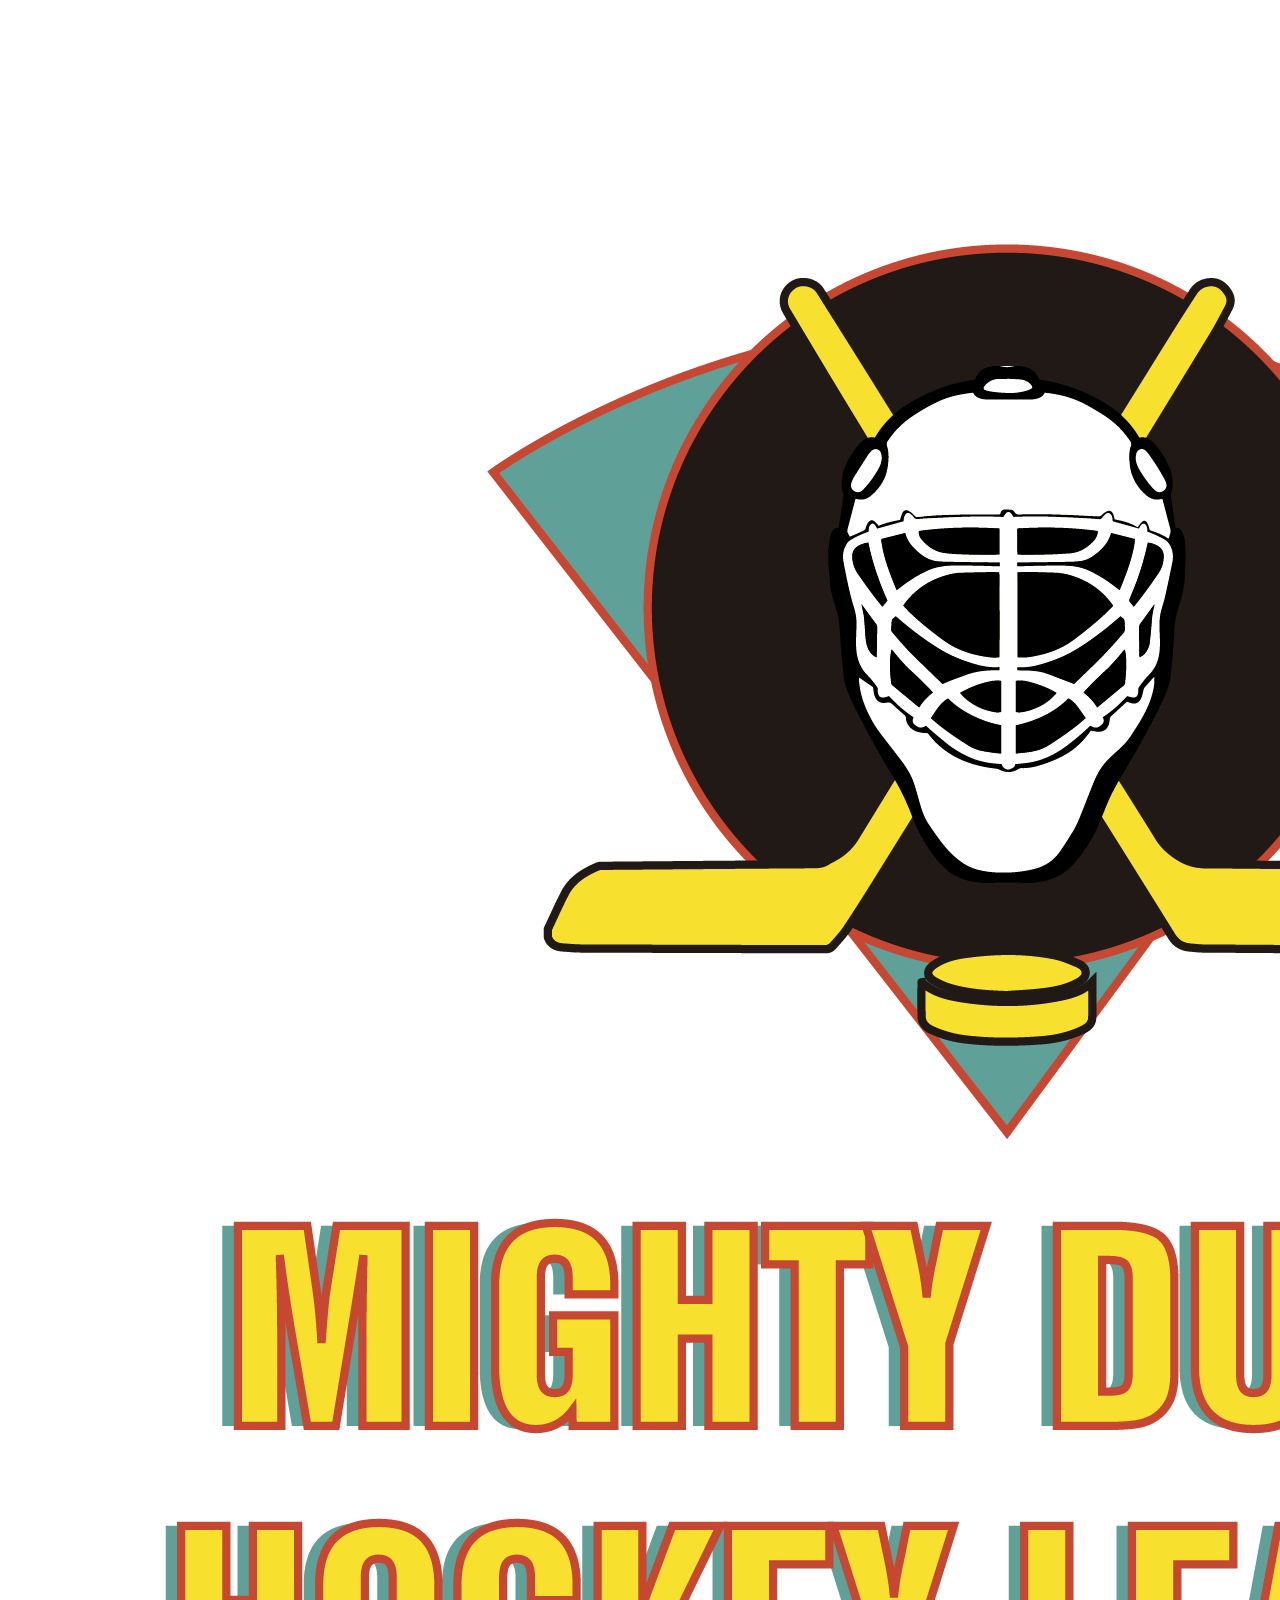
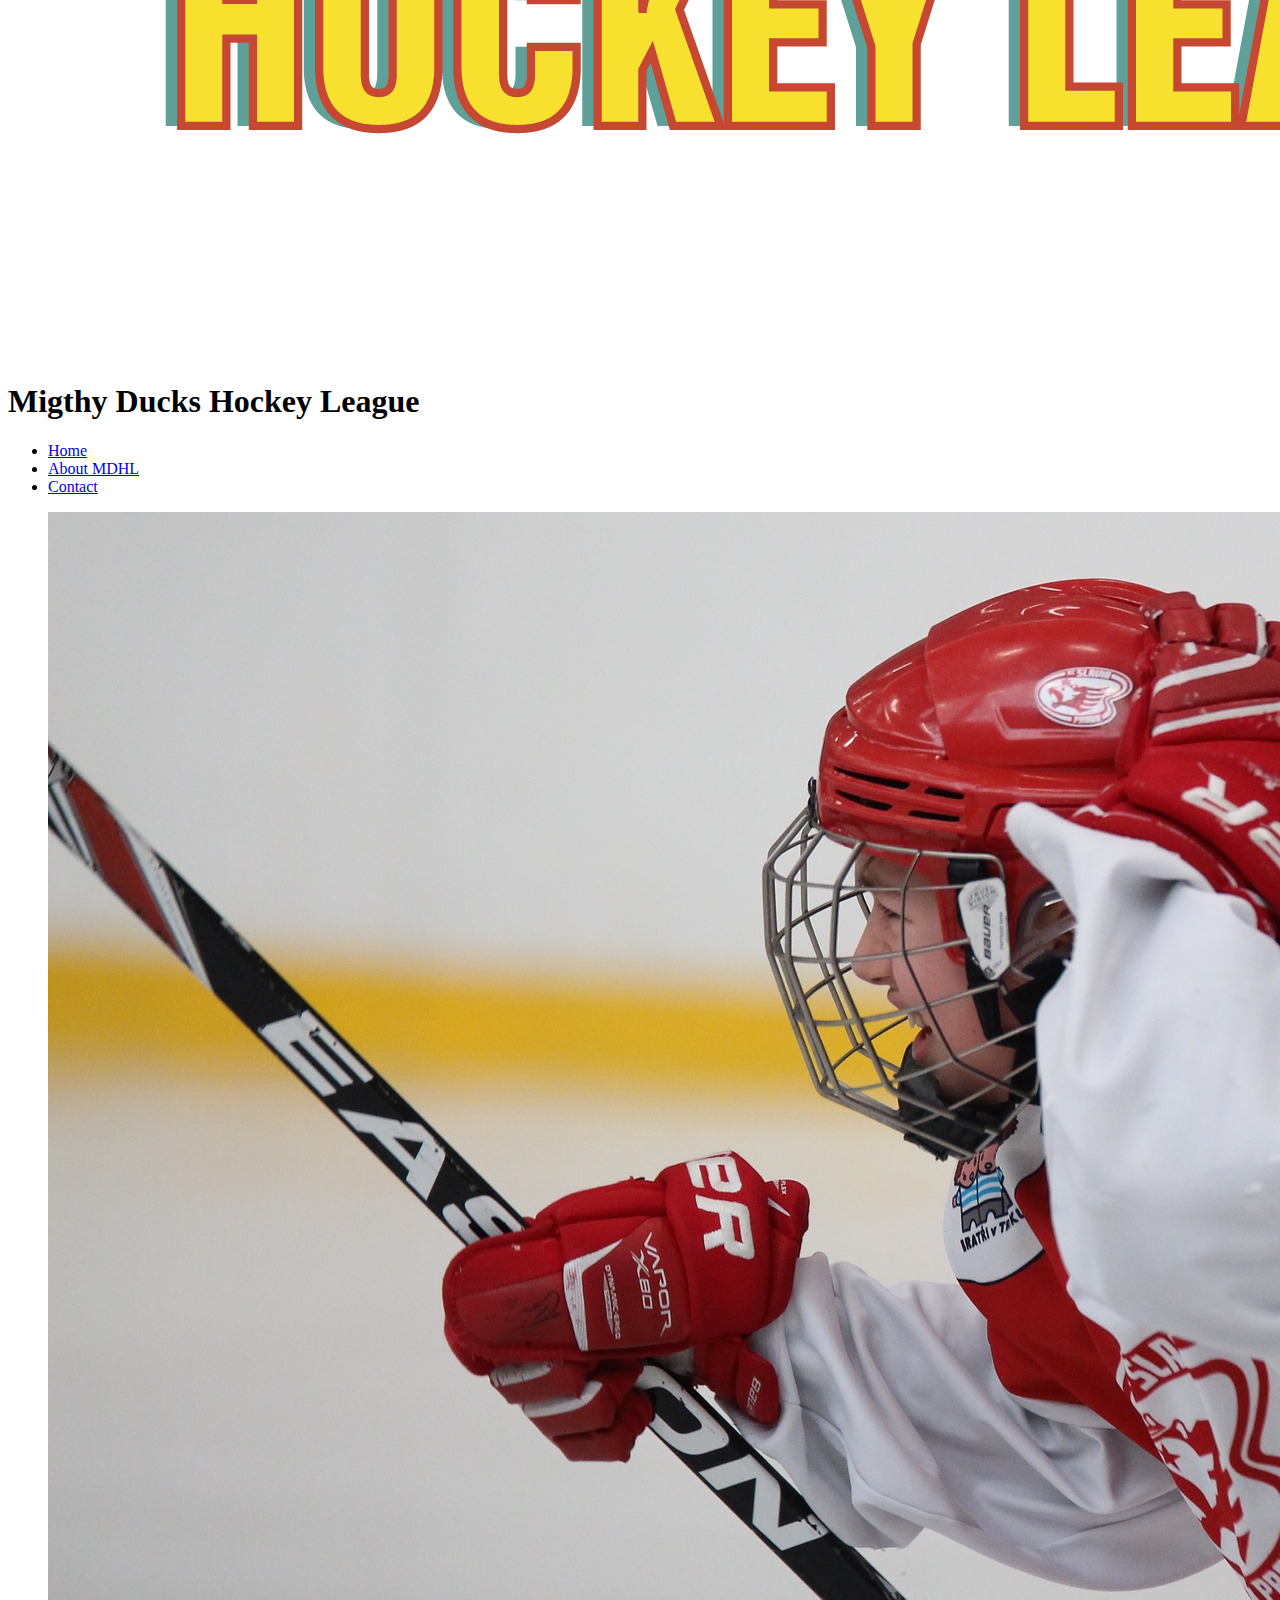
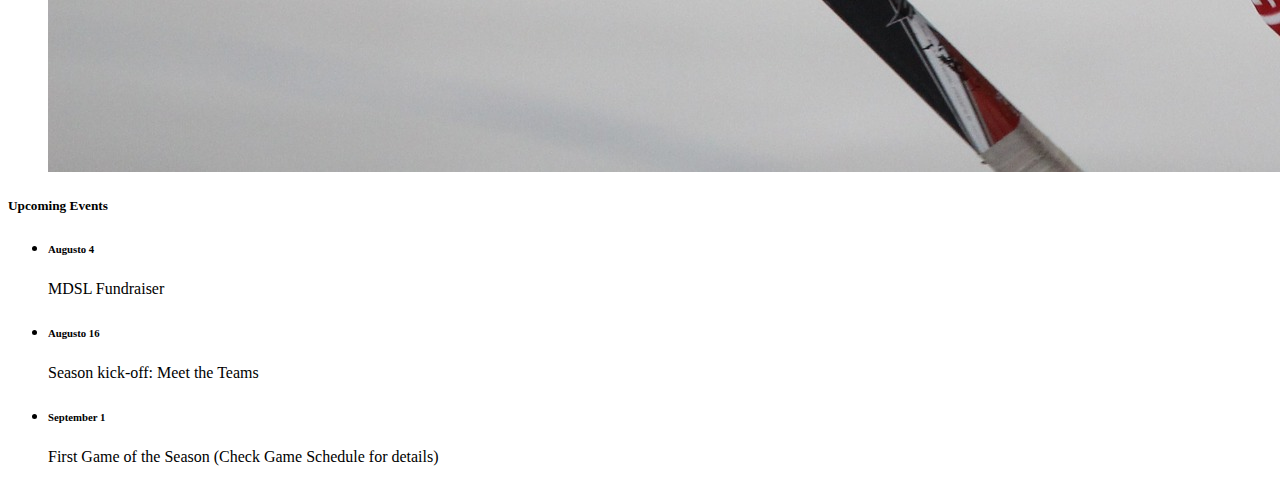
==== index.html @ 759f35e4 "Estructura básica de index, about y contact." ====
<!DOCTYPE html>
<html lang="en">

<head>
    <meta charset="UTF-8">
    <meta http-equiv="X-UA-Compatible" content="IE=edge">
    <meta name="viewport" content="width=device-width, initial-scale=1.0">
    <title>Migthy Ducks</title>
    <link rel="shortcut icon" href="./assets/logo_mighty_ducks-01.png">
</head>

<body>
    <header>
        <figure>
            <img src="./assets/logo_mighty_ducks-01.png" alt="Logo Mighty Ducks">
        </figure>
        <div>
            <h1>
                Migthy Ducks Hockey League
            </h1>
        </div>
        <nav>
            <ul>
                <li>
                    <a href="#">Home</a>
                </li>
                <li>
                    <a href="./about.html">About MDHL</a>
                </li>
                <li>
                    <a href="./contact.html">Contact</a>
                </li>
            </ul>
        </nav>
    </header>
    <main>
        <section>
            <figure>
                <img src="./assets/hockey_1.jpg" alt="Jugador de hokey">
            </figure>
            <div>
                <h5>
                    Upcoming Events
                </h5>
                <ul>
                    <li>
                        <h6>
                            Augusto 4
                        </h6>
                        <p>
                            MDSL Fundraiser
                        </p>
                    </li>
                    <li>
                        <h6>
                            Augusto 16
                        </h6>
                        <p>
                            Season kick-off: Meet the Teams
                        </p>
                    </li>
                    <li>
                        <h6>
                            September 1
                        </h6>
                        <p>
                            First Game of the Season (Check Game Schedule for details)
                        </p>
                    </li>
                </ul>
            </div>
        </section>
    </main>
</body>

</html>
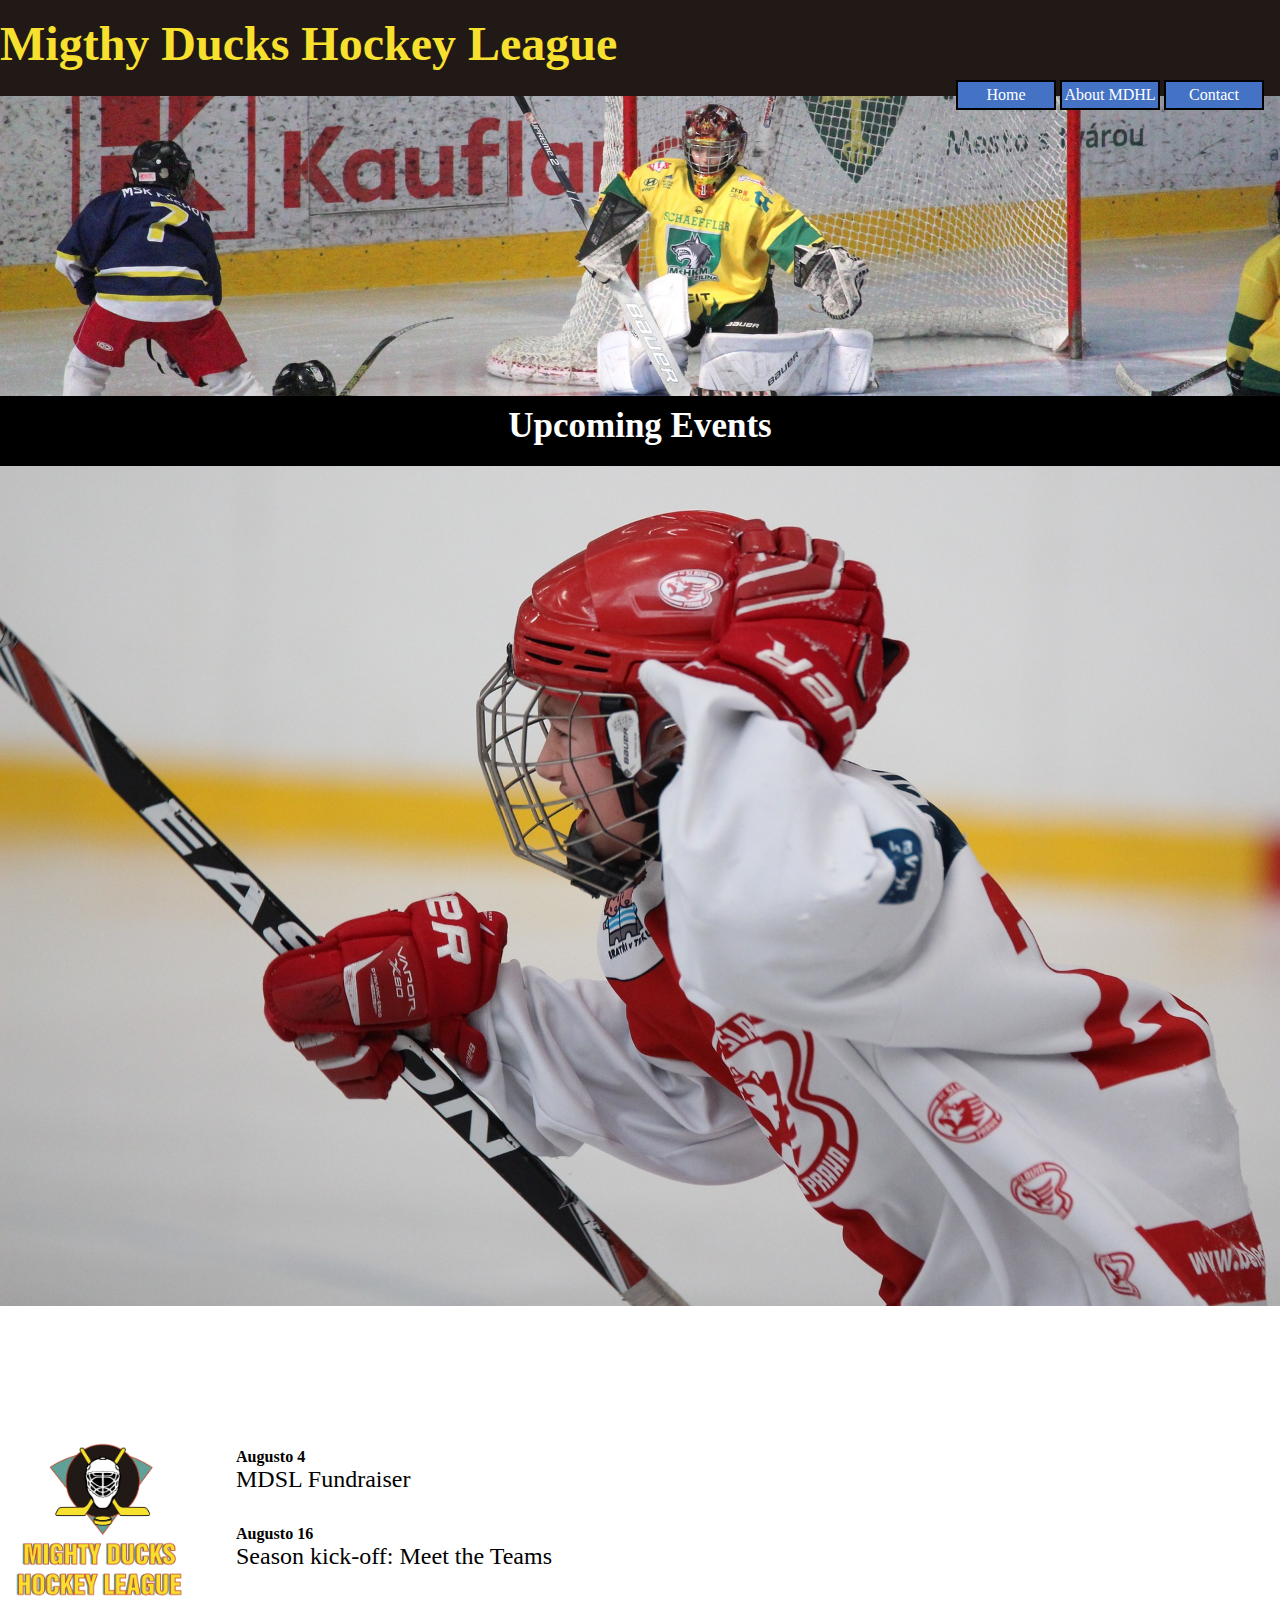
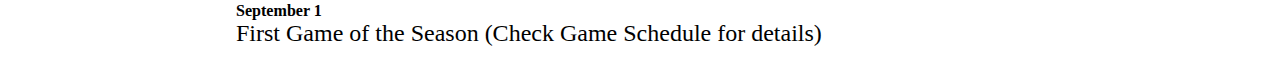
==== commit ab96d72a: "Agregué estilos en index-falta fuente" ====
--- a/index.html
+++ b/index.html
@@ -7,69 +7,73 @@
     <meta name="viewport" content="width=device-width, initial-scale=1.0">
     <title>Migthy Ducks</title>
     <link rel="shortcut icon" href="./assets/logo_mighty_ducks-01.png">
+    <link rel="stylesheet" href="./styles.css">
 </head>
 
 <body>
     <header>
-        <figure>
-            <img src="./assets/logo_mighty_ducks-01.png" alt="Logo Mighty Ducks">
-        </figure>
-        <div>
+        <div class="title">
             <h1>
                 Migthy Ducks Hockey League
             </h1>
         </div>
+        <figure class="head-figure">
+            <!-- <img class="head-img" src="./assets/design1_image2-t2.jpg" alt=""> -->
+        </figure>
+        
         <nav>
-            <ul>
-                <li>
-                    <a href="#">Home</a>
-                </li>
-                <li>
-                    <a href="./about.html">About MDHL</a>
-                </li>
-                <li>
-                    <a href="./contact.html">Contact</a>
-                </li>
-            </ul>
+            <a class="head-menu" href="#">Home</a>
+            <a class="head-menu" href="./about.html">About MDHL</a>
+            <a class="head-menu" href="./contact.html">Contact</a>
         </nav>
     </header>
+
     <main>
-        <section>
-            <figure>
-                <img src="./assets/hockey_1.jpg" alt="Jugador de hokey">
+        <h5>
+            Upcoming Events
+        </h5>
+
+        <figure class="img-final">
+        </figure>
+
+
+        <div>
+            <figure class="main-figure">
+                <img class="main-img1" src="./assets/logo_mighty_ducks-01.png" alt="Logo Mighty Ducks">
             </figure>
-            <div>
-                <h5>
-                    Upcoming Events
-                </h5>
-                <ul>
-                    <li>
-                        <h6>
-                            Augusto 4
-                        </h6>
-                        <p>
-                            MDSL Fundraiser
-                        </p>
-                    </li>
-                    <li>
-                        <h6>
-                            Augusto 16
-                        </h6>
-                        <p>
-                            Season kick-off: Meet the Teams
-                        </p>
-                    </li>
-                    <li>
-                        <h6>
-                            September 1
-                        </h6>
-                        <p>
-                            First Game of the Season (Check Game Schedule for details)
-                        </p>
-                    </li>
-                </ul>
-            </div>
-        </section>
+            <section>
+                
+                <div>
+                    
+                    <ul>
+                        <li>
+                            <h6>
+                                Augusto 4
+                            </h6>
+                            <p>
+                                MDSL Fundraiser
+                            </p>
+                        </li>
+                        <li>
+                            <h6>
+                                Augusto 16
+                            </h6>
+                            <p>
+                                Season kick-off: Meet the Teams
+                            </p>
+                        </li>
+                        <li>
+                            <h6>
+                                September 1
+                            </h6>
+                            <p>
+                                First Game of the Season (Check Game Schedule for details)
+                            </p>
+                        </li>
+                    </ul>
+                </div>
+            </section>
+        </div>
     </main>
 </body>
 
--- a/styles.css
+++ b/styles.css
@@ -0,0 +1,123 @@
+* {
+    margin: 0px;
+    padding: 0px;
+    box-sizing: border-box;
+}
+
+header{
+    position: relative;
+}
+
+.title {
+    background-color: #211915;
+    height: 6rem;
+    padding-top: 1rem;
+}
+
+h1 {
+    color: #F8E12E;
+    font-size: 3rem;
+}
+
+.head-figure {
+    width: 100%;
+    height: 300px;
+    background-image: url(./assets/design1_image2-t2.jpg);
+    background-size: 100% auto;
+    background-position-x: 0%;
+    background-position-y: 35%;
+}
+
+.head-img {
+    width: 100%;
+    height: 100%;
+    object-fit: cover;
+}
+
+nav{
+    position: absolute;
+    top: 5rem;
+    right: 1rem;
+}
+
+.head-menu {
+    display: inline-block;
+    width: 110px;
+    height: 30px;
+    max-width: 100px;
+    text-align: center;
+    vertical-align:middle;
+    padding-top: 4px;
+    background-color: #4472C4;
+    border: 2px solid black;
+    color: white;
+    text-decoration: none;
+}
+
+.head-menu:hover{
+    background-color: #70AD47;
+}
+
+.head-menu:active{
+    background-color: #70AD47;
+}
+
+main{
+    position: relative;
+}
+
+.main-figure{
+    width: 15%;
+}
+
+h5{
+    display: inline-block;
+    width: 100%;
+    height: 2em;
+    background-color: black;
+    color: white;
+    font-size: 35px;
+    text-align: center;
+    padding-top: 10px;
+}
+
+.main-img1{
+    width: 100%;
+    height: auto;
+    object-fit: scale-down;
+}
+
+main>div{
+    height: 250px;
+    position: relative;
+    top: 50px;
+    z-index: 2;
+    padding: 5px;
+    background-color: white;
+
+}
+
+section{
+    width: 80%;
+    position: absolute;
+    top: 0px;
+    right: 20px;
+}
+
+li{
+   list-style: none;
+   font-size:x-large;
+   margin-top: 2rem;
+}
+
+.img-final{
+    position:sticky;
+    top:0px;
+    width: 100%;
+    height:100vh;
+    background-image: url(./assets/hockey_1.jpg);
+    background-size: 100% auto;
+    background-repeat: no-repeat;
+}
+
+
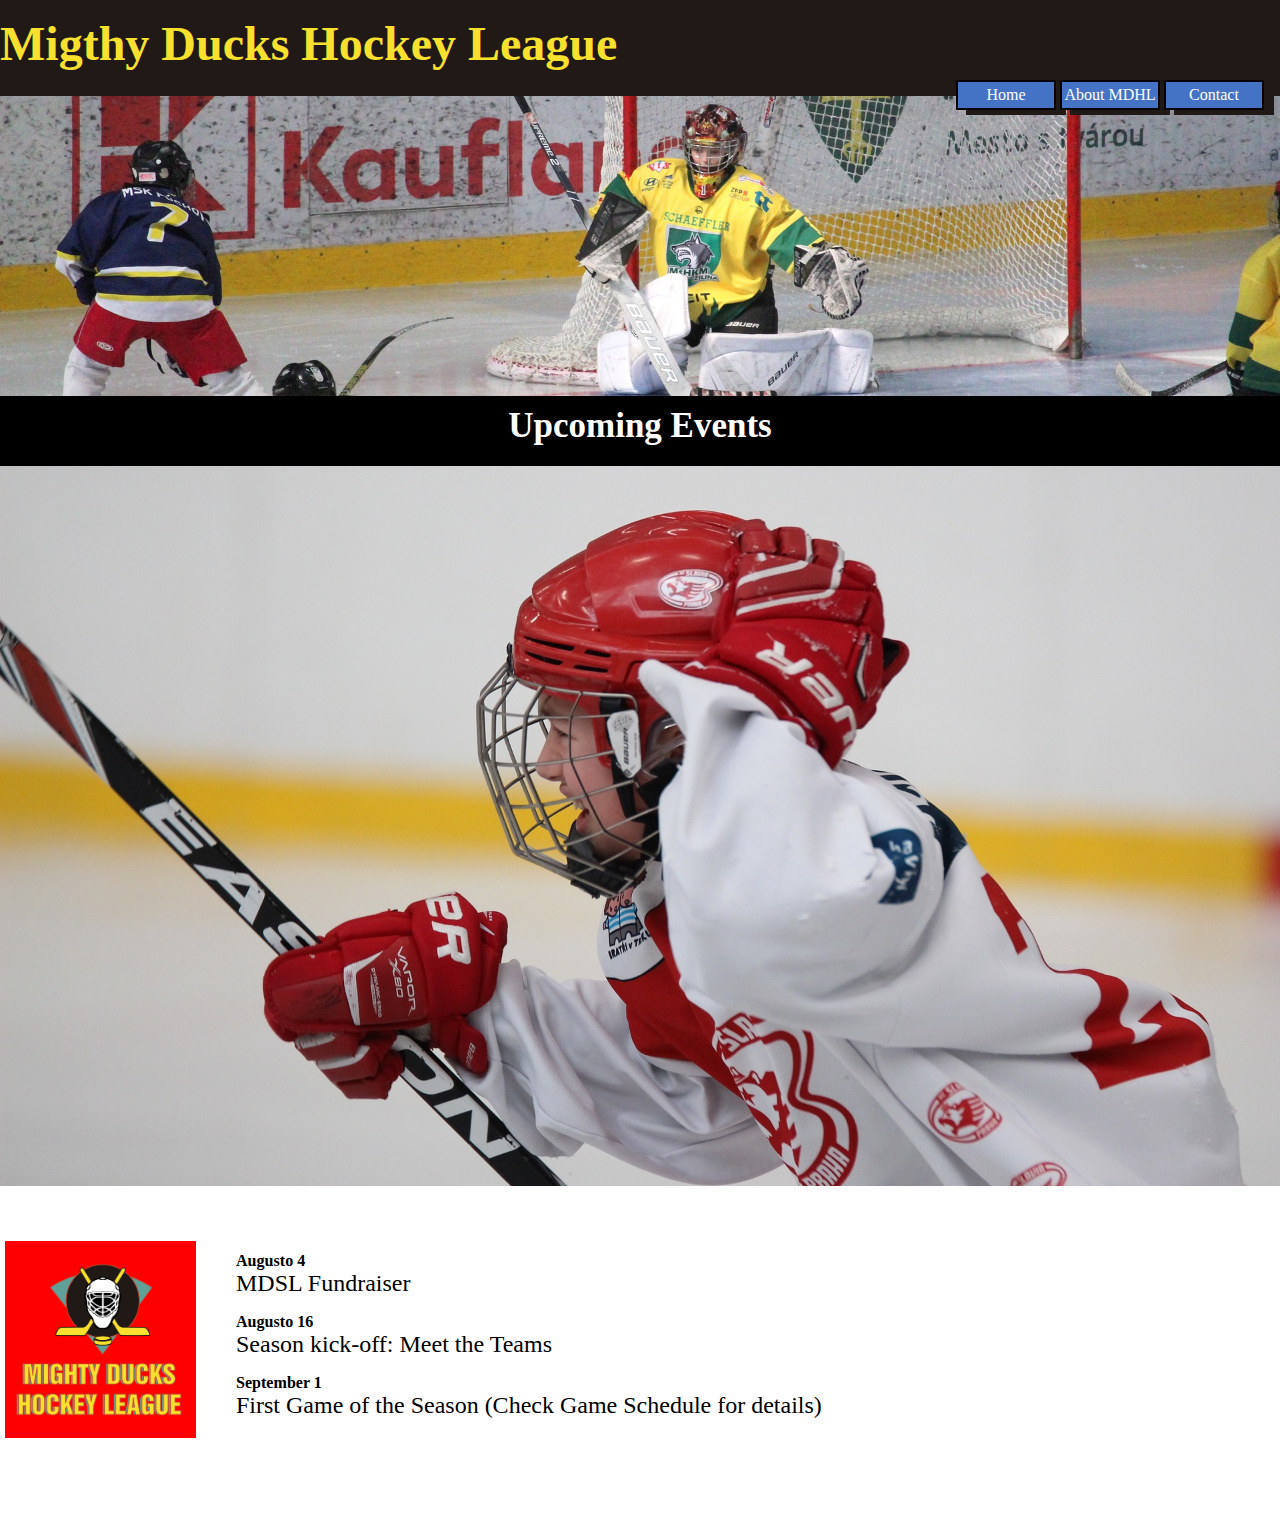
==== commit 7676209a: "Task2" ====
--- a/index.html
+++ b/index.html
@@ -20,11 +20,11 @@
         <figure class="head-figure">
             <!-- <img class="head-img" src="./assets/design1_image2-t2.jpg" alt=""> -->
         </figure>
-        
+
         <nav>
             <a class="head-menu" href="#">Home</a>
-            <a class="head-menu" href="./about.html">About MDHL</a>
-            <a class="head-menu" href="./contact.html">Contact</a>
+            <a class="head-menu" href="./about.html" target="_blank">About MDHL</a>
+            <a class="head-menu" href="./contact.html" target="_blank">Contact</a>
         </nav>
     </header>
 
@@ -37,41 +37,39 @@
         </figure>
 
 
-        <div>
+        <div class="contact-content">
             <figure class="main-figure">
                 <img class="main-img1" src="./assets/logo_mighty_ducks-01.png" alt="Logo Mighty Ducks">
             </figure>
             <section>
-                
-                <div>
-                    
-                    <ul>
-                        <li>
-                            <h6>
-                                Augusto 4
-                            </h6>
-                            <p>
-                                MDSL Fundraiser
-                            </p>
-                        </li>
-                        <li>
-                            <h6>
-                                Augusto 16
-                            </h6>
-                            <p>
-                                Season kick-off: Meet the Teams
-                            </p>
-                        </li>
-                        <li>
-                            <h6>
-                                September 1
-                            </h6>
-                            <p>
-                                First Game of the Season (Check Game Schedule for details)
-                            </p>
-                        </li>
-                    </ul>
-                </div>
+
+                <ul>
+                    <li>
+                        <h6>
+                            Augusto 4
+                        </h6>
+                        <p>
+                            MDSL Fundraiser
+                        </p>
+                    </li>
+                    <li>
+                        <h6>
+                            Augusto 16
+                        </h6>
+                        <p>
+                            Season kick-off: Meet the Teams
+                        </p>
+                    </li>
+                    <li>
+                        <h6>
+                            September 1
+                        </h6>
+                        <p>
+                            First Game of the Season (Check Game Schedule for details)
+                        </p>
+                    </li>
+                </ul>
+
             </section>
         </div>
     </main>
--- a/styles.css
+++ b/styles.css
@@ -1,10 +1,16 @@
+@import url('https://fonts.googleapis.com/css2?family=Comic+Neue:ital,wght@1,700');
+
 * {
     margin: 0px;
     padding: 0px;
     box-sizing: border-box;
 }
 
-header{
+body {
+    font-family: "Comic+Comic+Neue:ital,wght@1,700";
+}
+
+header {
     position: relative;
 }
 
@@ -34,7 +40,7 @@
     object-fit: cover;
 }
 
-nav{
+nav {
     position: absolute;
     top: 5rem;
     right: 1rem;
@@ -46,31 +52,32 @@
     height: 30px;
     max-width: 100px;
     text-align: center;
-    vertical-align:middle;
+    vertical-align: middle;
     padding-top: 4px;
     background-color: #4472C4;
     border: 2px solid black;
     color: white;
     text-decoration: none;
+    box-shadow: 10px 5px #211915;
 }
 
-.head-menu:hover{
+.head-menu:hover {
     background-color: #70AD47;
 }
 
-.head-menu:active{
+.head-menu:active {
     background-color: #70AD47;
 }
 
-main{
+main {
     position: relative;
 }
 
-.main-figure{
+.main-figure {
     width: 15%;
 }
 
-h5{
+h5 {
     display: inline-block;
     width: 100%;
     height: 2em;
@@ -81,13 +88,14 @@
     padding-top: 10px;
 }
 
-.main-img1{
+.main-img1 {
     width: 100%;
     height: auto;
     object-fit: scale-down;
+    background-color: red;
 }
 
-main>div{
+main>div {
     height: 250px;
     position: relative;
     top: 50px;
@@ -97,25 +105,50 @@
 
 }
 
-section{
+section {
     width: 80%;
     position: absolute;
     top: 0px;
     right: 20px;
 }
 
-li{
-   list-style: none;
-   font-size:x-large;
-   margin-top: 2rem;
+.contact-content{
+    height: 33vh;
+    max-height: 400px;
+    
+}
+
+.contact-section{
+    margin-top: 50px;
+}
+
+li {
+    list-style: none;
+    font-size: x-large;
+}
+
+li, .section-element{
+    margin-top: 1rem;
+    margin-bottom: 1rem;
 }
 
 .img-final{
-    position:sticky;
-    top:0px;
+    background-image: url(./assets/hockey_1.jpg);
+}
+
+.img-final-about{
+    background-image:url(./assets/hockey_2.jpg);
+}
+
+.img-final-contact{
+    background-image: url(./assets/hockey_3.jpg);
+}
+
+.img-final, .img-final-about, .img-final-contact {
+    position: sticky;
+    top: 0px;
     width: 100%;
-    height:100vh;
-    background-image: url(./assets/hockey_1.jpg);
+    height: 80vh;
     background-size: 100% auto;
     background-repeat: no-repeat;
 }
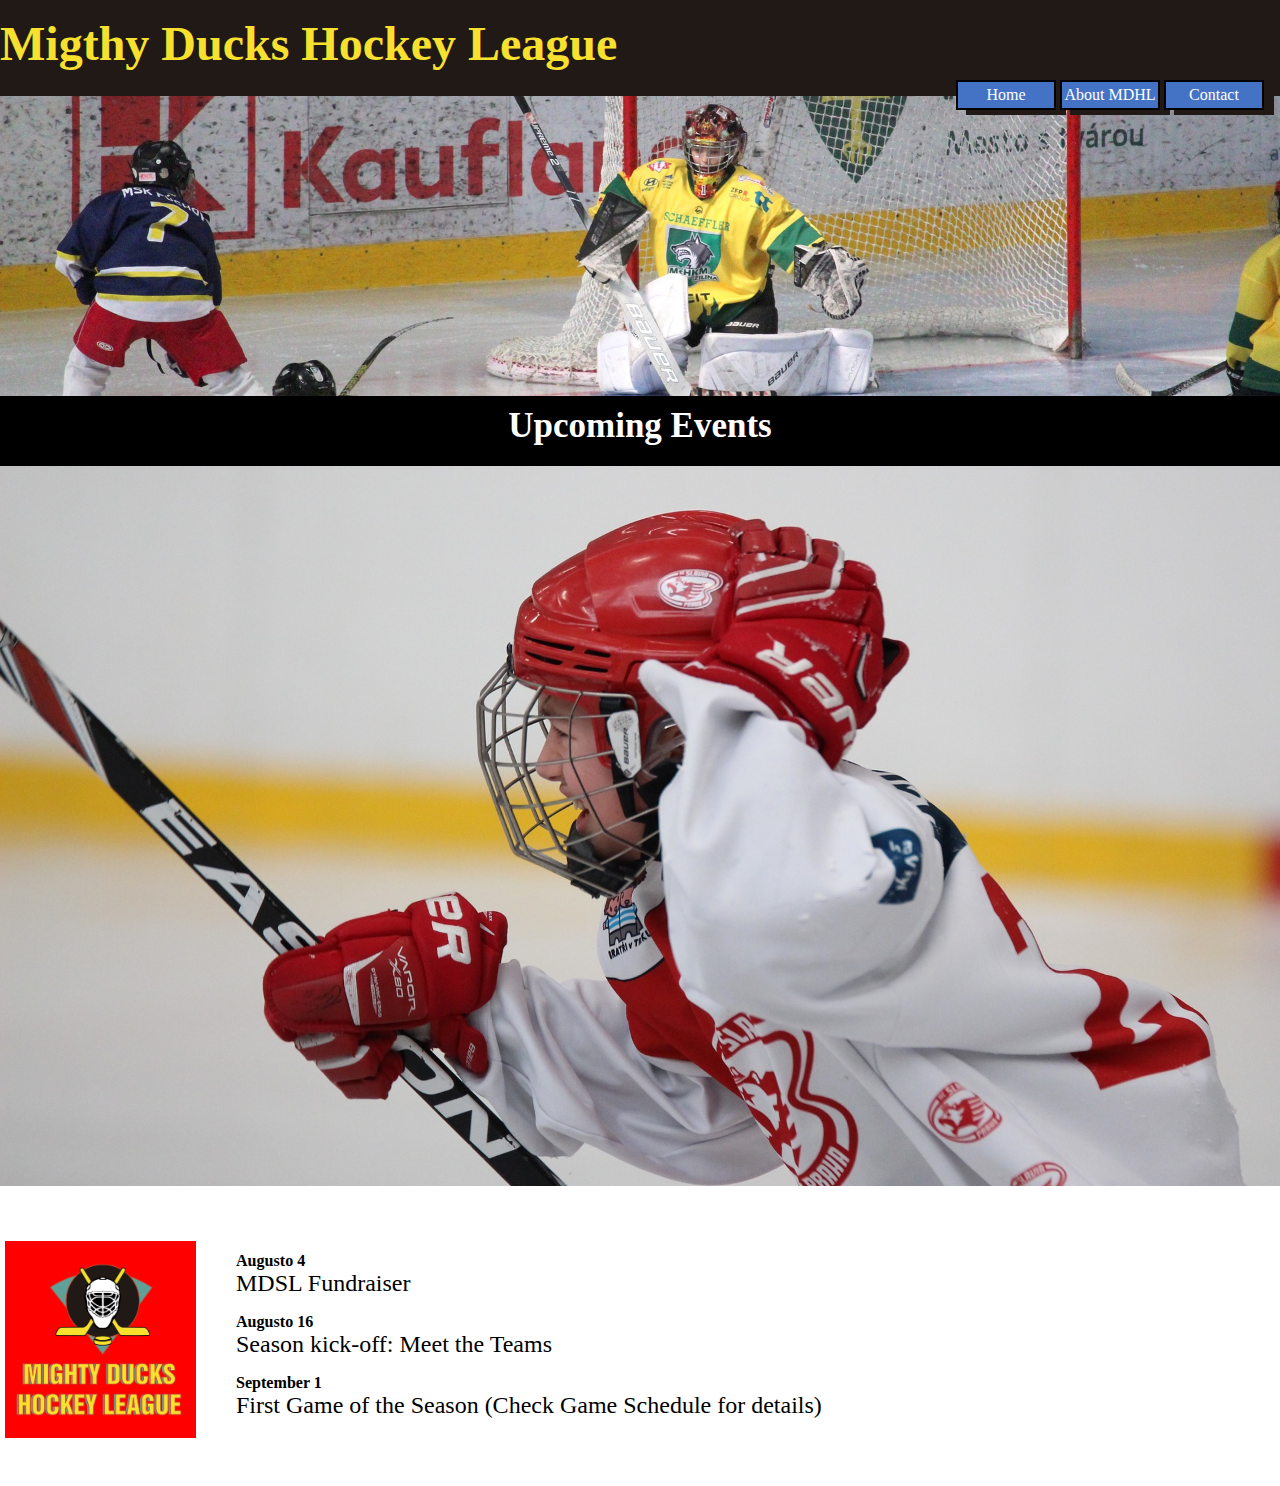
==== commit 47bc747c: "Corrección en contact: div en lugar de section" ====
--- a/index.html
+++ b/index.html
@@ -37,7 +37,7 @@
         </figure>
 
 
-        <div class="contact-content">
+        <div>
             <figure class="main-figure">
                 <img class="main-img1" src="./assets/logo_mighty_ducks-01.png" alt="Logo Mighty Ducks">
             </figure>
--- a/styles.css
+++ b/styles.css
@@ -105,7 +105,7 @@
 
 }
 
-section {
+section,.contact-section {
     width: 80%;
     position: absolute;
     top: 0px;
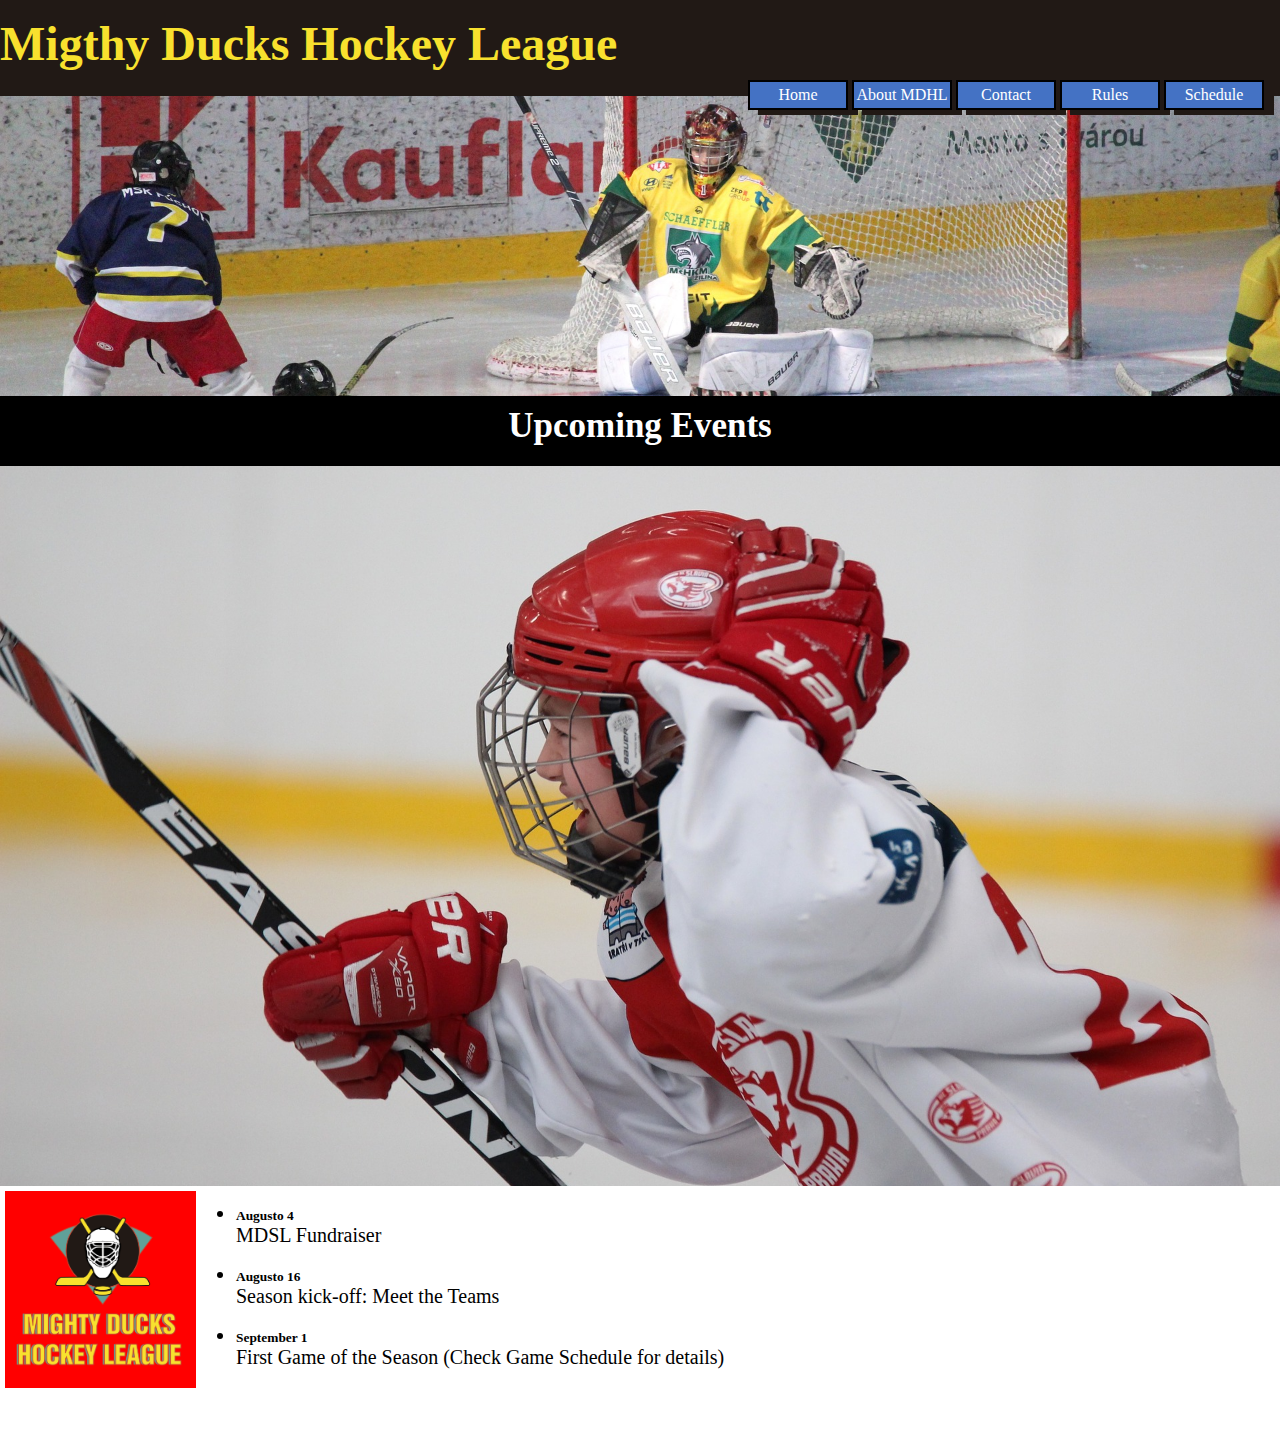
==== commit f02a81bb: "Inicio task3" ====
--- a/index.html
+++ b/index.html
@@ -25,6 +25,8 @@
             <a class="head-menu" href="#">Home</a>
             <a class="head-menu" href="./about.html" target="_blank">About MDHL</a>
             <a class="head-menu" href="./contact.html" target="_blank">Contact</a>
+            <a class="head-menu" href="./rules.html" target="_blank">Rules</a>
+            <a class="head-menu" href="./schedule.html" target="_blank">Schedule</a>
         </nav>
     </header>
 
--- a/styles.css
+++ b/styles.css
@@ -9,6 +9,15 @@
 body {
     font-family: "Comic+Comic+Neue:ital,wght@1,700";
 }
+
+p, span, li{
+    font-size: 1.25rem;
+
+}
+
+/* p:not(.li-rules){
+    text-indent: 2rem;
+} */
 
 header {
     position: relative;
@@ -76,14 +85,16 @@
 .main-figure {
     width: 15%;
 }
-
-h5 {
+h5{
     display: inline-block;
     width: 100%;
     height: 2em;
     background-color: black;
     color: white;
     font-size: 35px;
+}
+
+h5:not(.rules-main-h5){
     text-align: center;
     padding-top: 10px;
 }
@@ -98,14 +109,13 @@
 main>div {
     height: 250px;
     position: relative;
-    top: 50px;
+    /* top: 50px; */
     z-index: 2;
     padding: 5px;
     background-color: white;
-
-}
-
-section,.contact-section {
+}
+
+section:not(.rules-section),.contact-section {
     width: 80%;
     position: absolute;
     top: 0px;
@@ -115,14 +125,14 @@
 .contact-content{
     height: 33vh;
     max-height: 400px;
-    
+   
 }
 
 .contact-section{
     margin-top: 50px;
 }
 
-li {
+li:no(.li-rules) {
     list-style: none;
     font-size: x-large;
 }
@@ -153,4 +163,59 @@
     background-repeat: no-repeat;
 }
 
-
+/*Rules*/
+
+.main-header{
+    display:flex;
+    flex-direction: column;
+    justify-content: center;
+    text-align: center;
+    height: 5rem;
+    padding: 1em;
+    background-color: black;
+    box-sizing: content-box;
+} 
+
+.rules-main-h5{
+    background-color: transparent;
+}
+
+.main-header>p{
+    color: white;
+}
+
+.rules-section{
+    /* background-color: coral; */
+    padding-left:2rem;
+    padding-right: 2rem;
+}   
+
+.rules-section-1, .rules-section-2{
+    padding: 1rem;
+    margin-top: 1rem;
+    text-align: justify;
+}
+
+.rules-section-1>h4, .rules-section-2>h4{
+    margin-bottom: 1rem;
+}
+
+ol, .rules-ul, dl{
+    text-align: justify;
+    list-style-position: inside ;
+} 
+
+
+.rules-ul, .last-item{
+    list-style-position: inside;
+}
+
+.rules-ul{
+    list-style-type:lower-alpha;
+}
+
+.last-item{
+    margin-left: 3rem;
+}
+
+
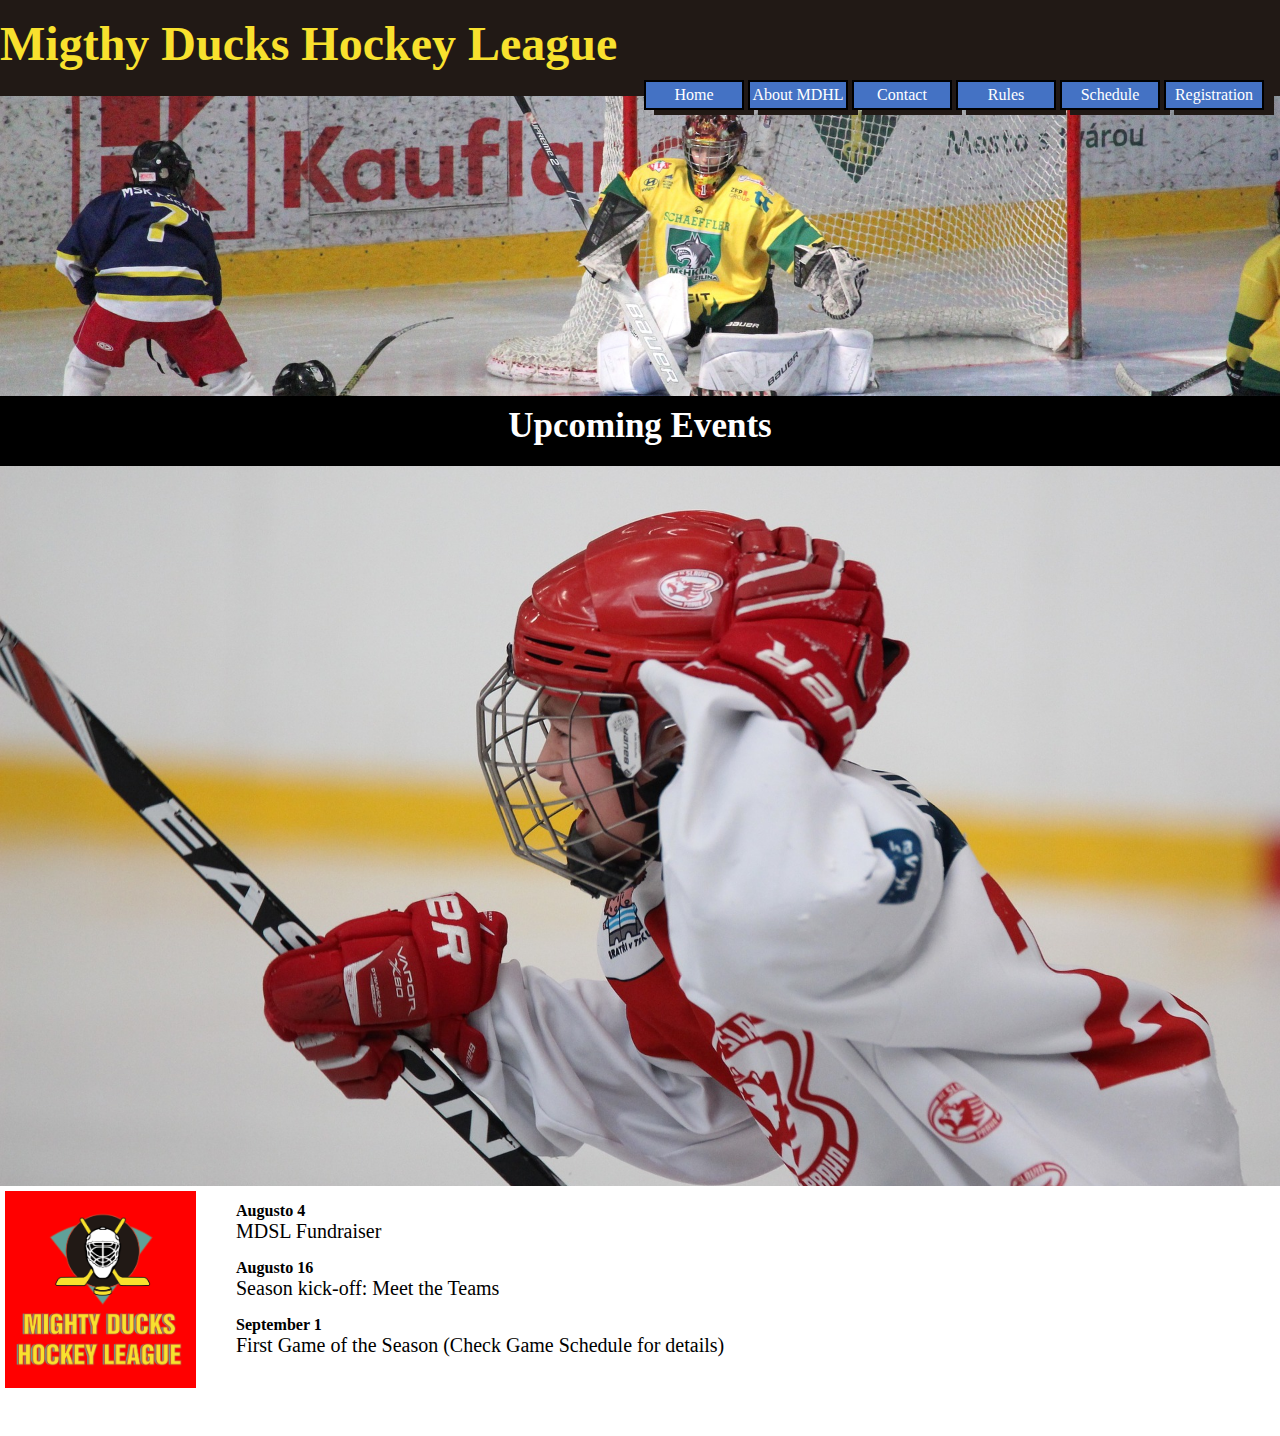
==== commit 277ca204: "Agregado de resgistration_form.html" ====
--- a/index.html
+++ b/index.html
@@ -27,6 +27,8 @@
             <a class="head-menu" href="./contact.html" target="_blank">Contact</a>
             <a class="head-menu" href="./rules.html" target="_blank">Rules</a>
             <a class="head-menu" href="./schedule.html" target="_blank">Schedule</a>
+            <a class="head-menu" href="./registration_form.html" target="_blank">Registration</a>
+
         </nav>
     </header>
 
--- a/styles.css
+++ b/styles.css
@@ -10,9 +10,12 @@
     font-family: "Comic+Comic+Neue:ital,wght@1,700";
 }
 
-p, span, li{
+p, span, li, table, h4{
     font-size: 1.25rem;
-
+}
+
+span{
+    font-weight: bold;
 }
 
 /* p:not(.li-rules){
@@ -78,7 +81,7 @@
     background-color: #70AD47;
 }
 
-main {
+main:not(.schedule-main) {
     position: relative;
 }
 
@@ -132,7 +135,7 @@
     margin-top: 50px;
 }
 
-li:no(.li-rules) {
+li:not(.li-rules>li, .rules-ul>li, .last-item) {
     list-style: none;
     font-size: x-large;
 }
@@ -165,7 +168,7 @@
 
 /*Rules*/
 
-.main-header{
+.main-header, .schedule-main-header{
     display:flex;
     flex-direction: column;
     justify-content: center;
@@ -202,7 +205,7 @@
 
 ol, .rules-ul, dl{
     text-align: justify;
-    list-style-position: inside ;
+    list-style-position: inside;
 } 
 
 
@@ -218,4 +221,61 @@
     margin-left: 3rem;
 }
 
-
+.schedule-main{
+    display: flex;
+    flex-direction: column;
+    align-items: center;
+    /* background-color: red; */
+}
+
+.schedule-main-header{
+    width: 100%;
+}
+
+.schedule-section{
+    width: 600px;
+    max-width: 60%;
+    min-height: 400px;
+    display: flex;
+    flex-direction: column;
+    margin-top: 2rem;
+}
+
+.schedule-sbtt{
+    color:white;
+}
+
+table{
+    height: 400px;
+}
+
+.td1{
+    text-align: center;
+}
+
+.col-1, thead{
+    background-color: #D1D1D1;
+    border: 2px solid #D1D1D1;
+}
+
+.schedule-section-1{
+    /* background-color: aqua; */
+    width: 80%;
+    margin-top: 2rem;
+    display:flex;
+    flex-direction: column;
+    justify-content:space-around;
+}
+
+.schedule-contact{
+    /* background-color: green; */
+    display: flex;
+    flex-direction: row;
+    justify-content:space-between;
+}
+
+/* Registration_form */
+
+
+
+
